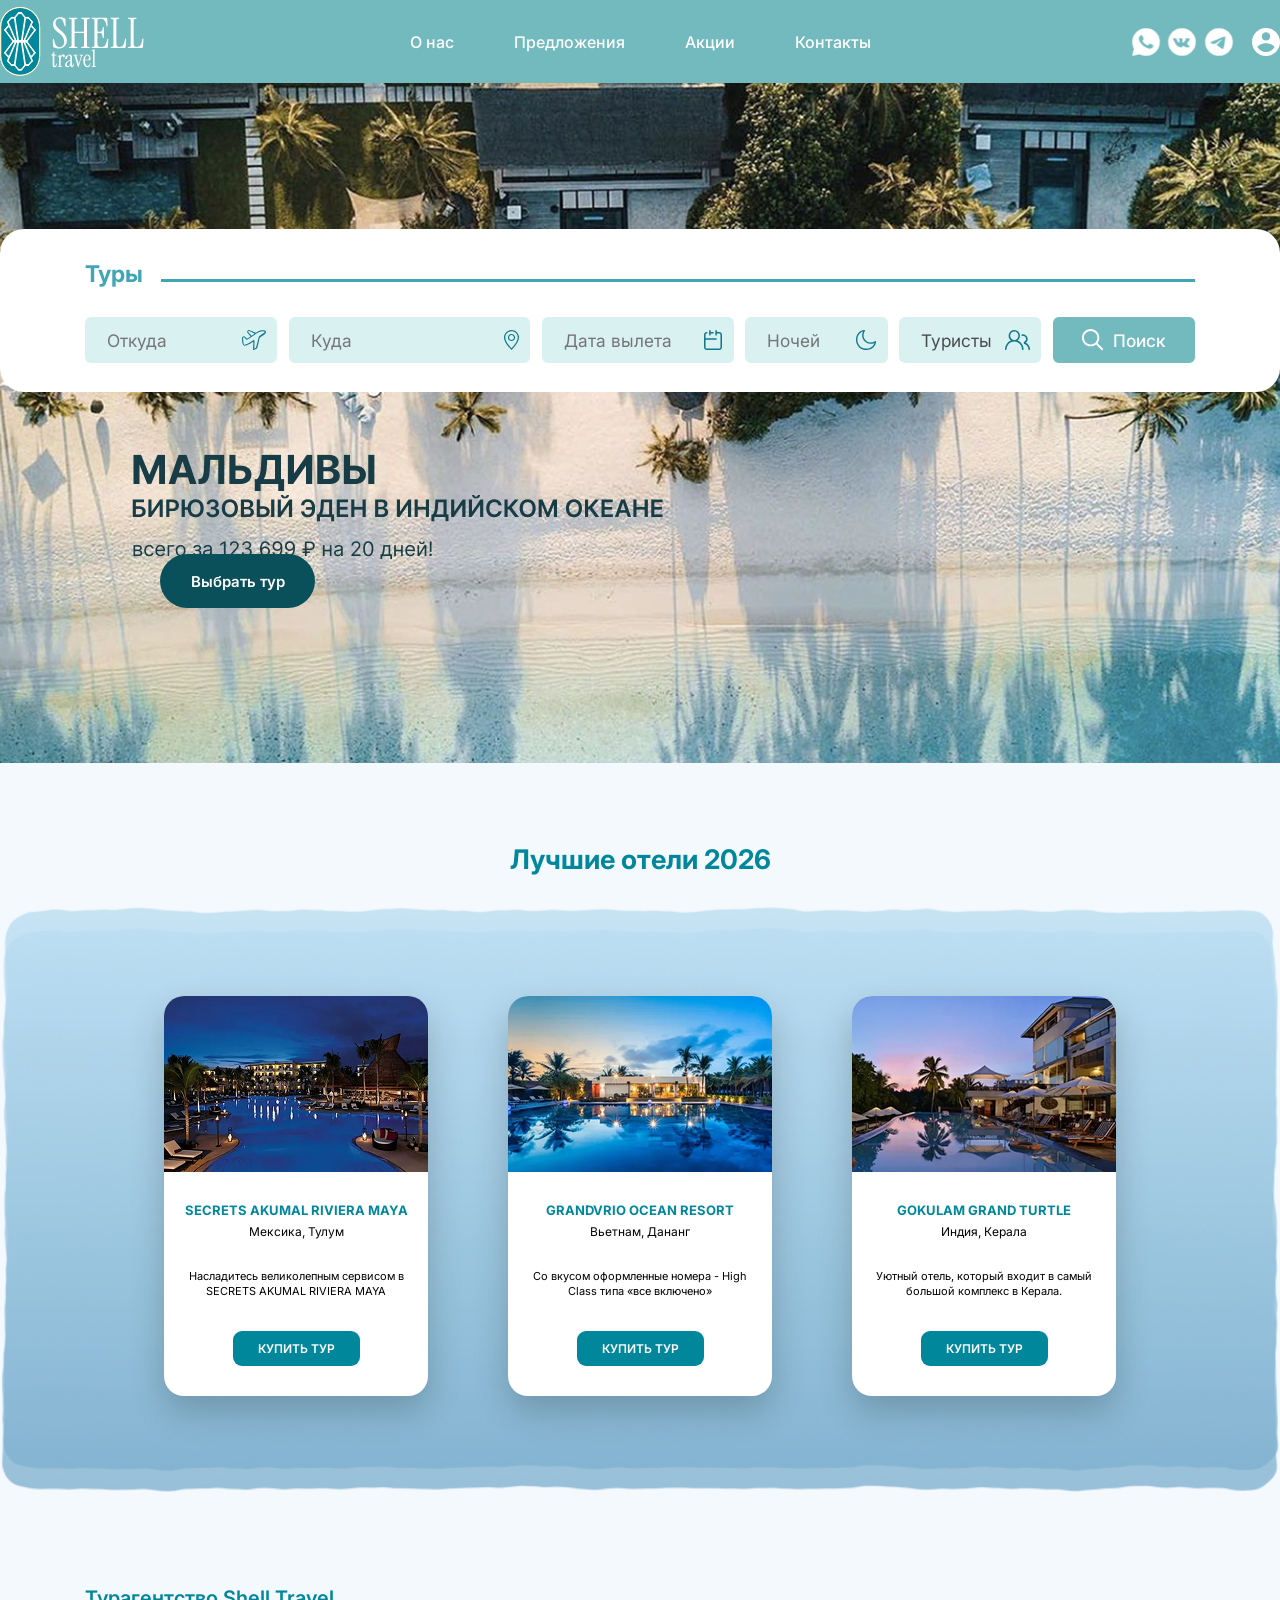
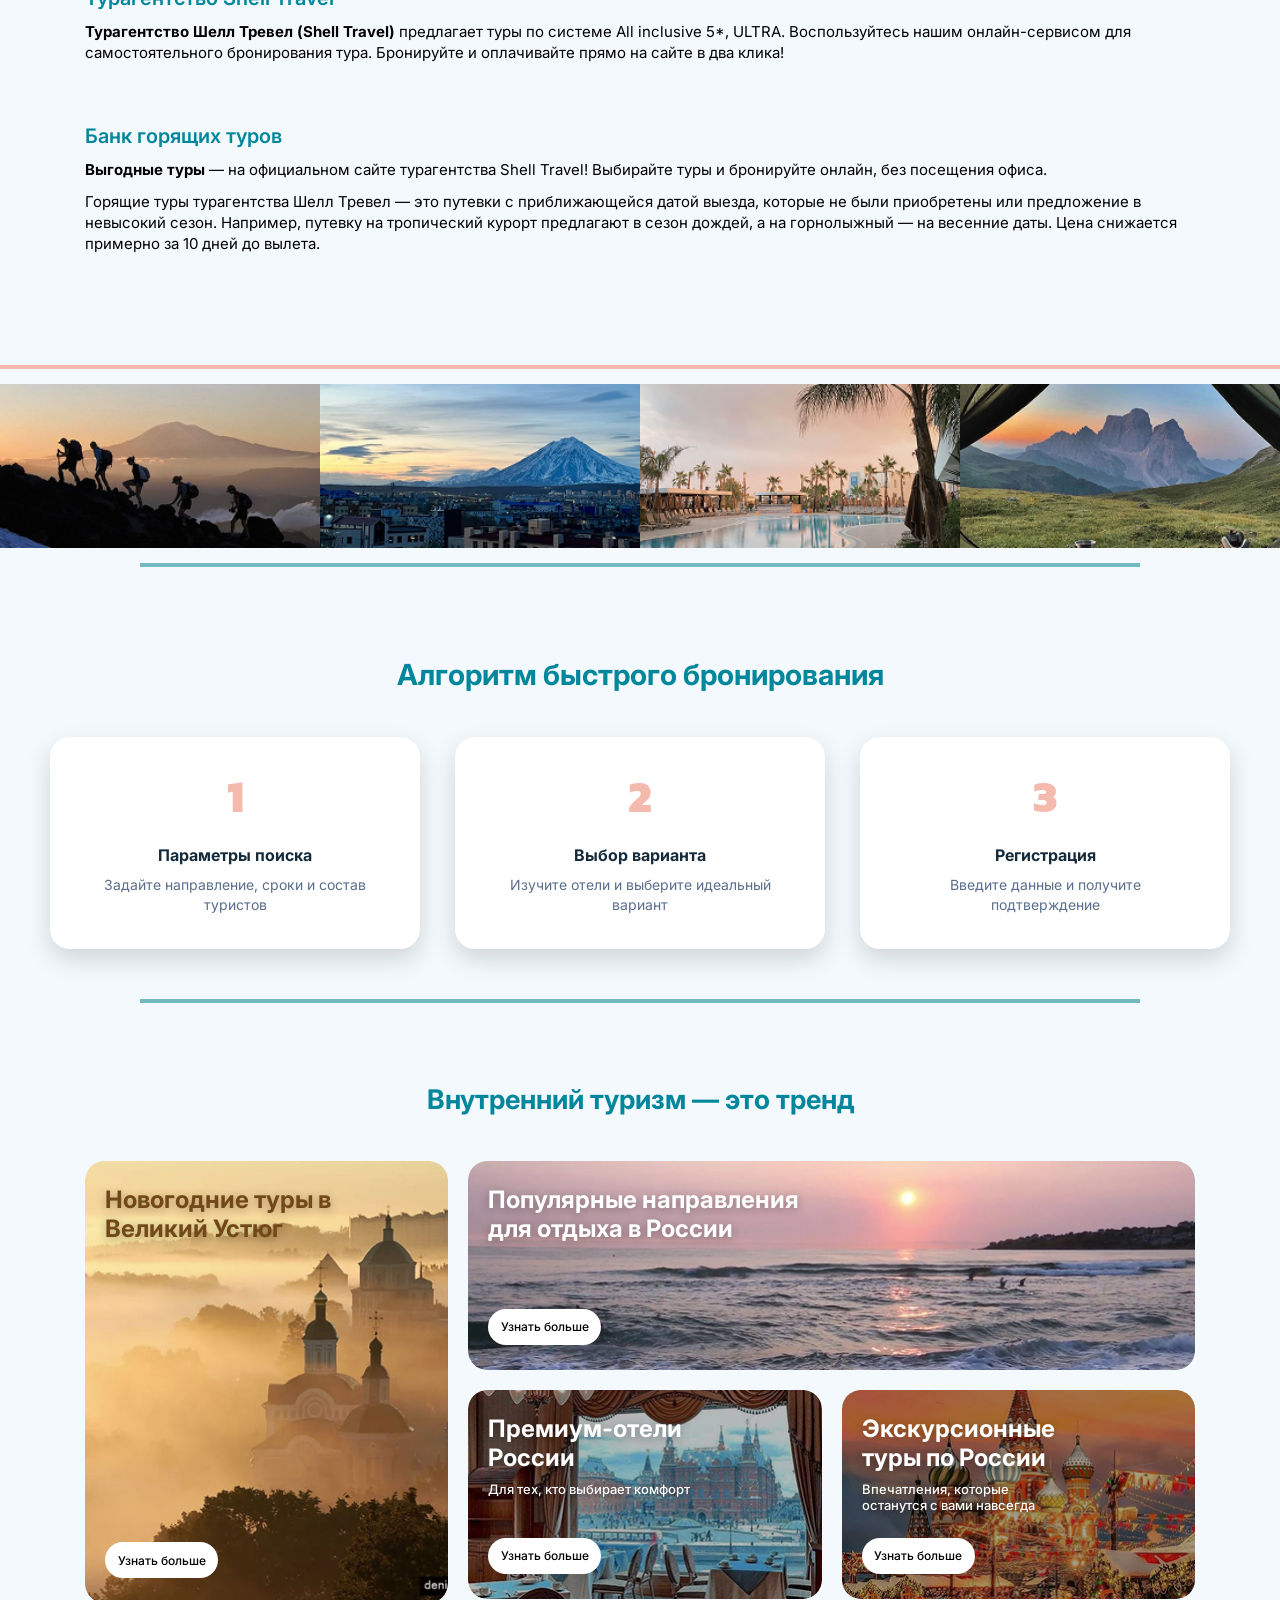
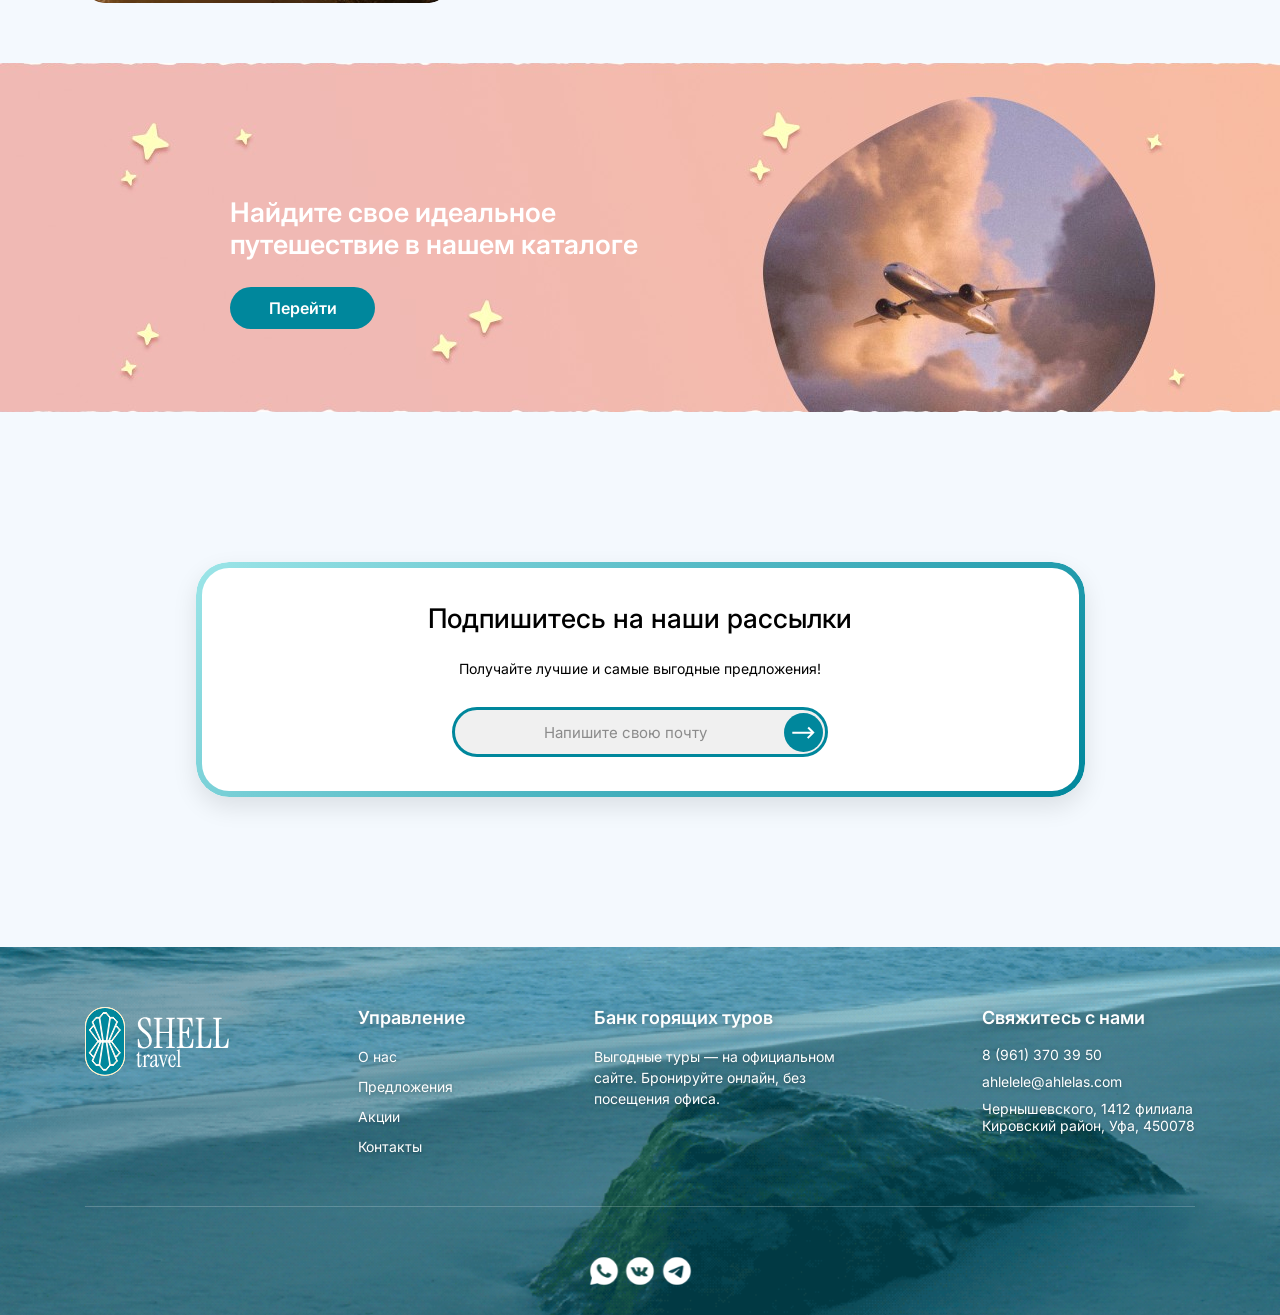
==== HTML/index.html @ d0f59f37 "Initial commit" ====
<!DOCTYPE html>
<html lang="ru">
<head>
    <meta charset="UTF-8">
    <meta name="viewport" content="width=device-width, initial-scale=1.0, user-scalable=yes">
    <title>Shell Travel | Туры онлайн</title>
    <link rel="stylesheet" href="../CSS/style.css">
</head>
<body>

<!-- ШАПКА -->
<header class="header">
    <div class="header-flex">
        <div class="logo">
            <img src="../mediya/logo.svg" alt="Shell Travel" class="logo-img">
        </div>
        <div class="nav">
    <a href="#">О нас</a>
    <a href="#">Предложения</a>
    <a href="#">Акции</a>
    <a href="#">Контакты</a>
</div>
        <div class="header-right">
            <img src="../mediya/social-icons.svg" alt="Соцсети" class="social-icons">
            <img src="../mediya/user-icon.svg" alt="Профиль" class="user-icon">
        </div>
    </div>
</header>

<main class="main-container">
<!-- БАННЕР НА ВСЮ ШИРИНУ -->
<div class="banner">
    <div class="search-window">
        <div class="search-header">
            <span class="search-title">Туры</span>
            <div class="search-underline"></div>
        </div>
        
        <div class="search-fields">
            <!-- Откуда -->
            <div class="input-wrapper input-from" id="from-wrapper">
                <input type="text" placeholder="Откуда" id="from-input" readonly>
                <img src="../mediya/icon-from.svg" alt="" class="input-icon">
                <div class="dropdown" id="from-dropdown">
                    <ul class="city-list">
                        <li data-city="Москва">Москва</li>
                        <li data-city="Санкт-Петербург">Санкт-Петербург</li>
                        <li data-city="Уфа">Уфа</li>
                        <li data-city="Казань">Казань</li>
                        <li data-city="Новосибирск">Новосибирск</li>
                    </ul>
                </div>
            </div>

            <!-- Куда -->
            <div class="input-wrapper input-to" id="to-wrapper">
                <input type="text" placeholder="Куда" id="to-input" readonly>
                <img src="../mediya/icon-to.svg" alt="" class="input-icon">
                <div class="dropdown" id="to-dropdown">
                    <ul class="country-list">
                        <li data-country="Турция, Стамбул">Турция, Стамбул</li>
                        <li data-country="Египет, Каир">Египет, Каир</li>
                        <li data-country="ОАЭ, Дубай">ОАЭ, Дубай</li>
                        <li data-country="Таиланд, Бангкок">Таиланд, Бангкок</li>
                        <li data-country="Мальдивы, Мале">Мальдивы, Мале</li>
                    </ul>
                </div>
            </div>

            <!-- Дата вылета -->
            <div class="input-wrapper input-date" id="date-wrapper">
                <input type="text" placeholder="Дата вылета" id="date-input" readonly>
                <img src="../mediya/icon-date.svg" alt="" class="input-icon">
                <div class="dropdown" id="date-dropdown">
                    <div class="calendar" id="calendar"></div>
                </div>
            </div>

            <!-- Ночей -->
            <div class="input-wrapper input-nights" id="nights-wrapper">
                <input type="text" placeholder="Ночей" id="nights-input" readonly>
                <img src="../mediya/icon-nights.svg" alt="" class="input-icon">
                <div class="dropdown" id="nights-dropdown">
                    <div class="nights-grid" id="nights-grid"></div>
                </div>
            </div>

            <!-- Туристы -->
            <div class="input-wrapper input-tourists" id="tourists-wrapper">
                <input type="text" placeholder="Туристы" id="tourists-input" readonly value="Туристы">
                <img src="../mediya/icon-tourists.svg" alt="" class="input-icon">
                <div class="dropdown" id="tourists-dropdown">
                    <div class="passenger-control">
                        <span class="passenger-type">Взрослые</span>
                        <div class="counter">
                            <button id="adults-minus">-</button>
                            <span id="adults-count">2</span>
                            <button id="adults-plus">+</button>
                        </div>
                    </div>
                    <div class="passenger-control">
                        <span class="passenger-type">Дети</span>
                        <div class="counter">
                            <button id="children-minus">-</button>
                            <span id="children-count">0</span>
                            <button id="children-plus">+</button>
                        </div>
                    </div>
                </div>
            </div>

            <button class="search-button-custom" id="search-btn">
                <img src="../mediya/icon-search.svg" alt="">
                <span>Поиск</span>
            </button>
        </div>
    </div>
    
    <button class="select-tour-btn">Выбрать тур</button>
</div>

    <!-- ЛУЧШИЕ ОТЕЛИ 2026 -->
    <div class="hotels-section">
        <div class="hotels-bg"></div>
        <div class="container">
            <h2 class="hotels-title">Лучшие отели 2026</h2>
            <div class="hotels-content">
                <div class="hotels-cards">
                    <div class="hotel-card">
                        <img src="../mediya/hotel1.jpg" alt="SECRETS AKUMAL" class="hotel-card-img">
                        <div class="hotel-card-header">
                            <h3>SECRETS AKUMAL RIVIERA MAYA</h3>
                            <p>Мексика, Тулум</p>
                        </div>
                        <div class="hotel-card-footer">
                            <span class="hotel-desc">Насладитесь великолепным сервисом в SECRETS AKUMAL RIVIERA MAYA</span>
                            <button class="hotel-btn">КУПИТЬ ТУР</button>
                        </div>
                    </div>
                    
                    <div class="hotel-card">
                        <img src="../mediya/hotel2.jpg" alt="GRANDVRIO OCEAN RESORT" class="hotel-card-img">
                        <div class="hotel-card-header">
                            <h3>GRANDVRIO OCEAN RESORT</h3>
                            <p>Вьетнам, Дананг</p>
                        </div>
                        <div class="hotel-card-footer">
                            <span class="hotel-desc">Со вкусом оформленные номера - High Class типа «все включено»</span>
                            <button class="hotel-btn">КУПИТЬ ТУР</button>
                        </div>
                    </div>
                    
                    <div class="hotel-card">
                        <img src="../mediya/hotel3.jpg" alt="GOKULAM GRAND TURTLE" class="hotel-card-img">
                        <div class="hotel-card-header">
                            <h3>GOKULAM GRAND TURTLE</h3>
                            <p>Индия, Керала</p>
                        </div>
                        <div class="hotel-card-footer">
                            <span class="hotel-desc">Уютный отель, который входит в самый большой комплекс в Керала.</span>
                            <button class="hotel-btn">КУПИТЬ ТУР</button>
                        </div>
                    </div>
                </div>
            </div>
        </div>
    </div>

    <!-- ИНФОРМАЦИЯ О КОМПАНИИ -->
    <div class="container" id="about">
        <div class="info-section">
            <div class="info-block">
                <h3 class="info-title">Турагентство Shell Travel</h3>
                <p class="info-text">
                    <span class="info-bold">Турагентство Шелл Тревел (Shell Travel)</span> предлагает туры по системе All inclusive 5*, ULTRA. Воспользуйтесь нашим онлайн-сервисом для самостоятельного бронирования тура. Бронируйте и оплачивайте прямо на сайте в два клика!
                </p>
            </div>

            <div class="info-block">
                <h3 class="info-title">Банк горящих туров</h3>
                <p class="info-text">
                    <span class="info-bold">Выгодные туры</span> — на официальном сайте турагентства Shell Travel! Выбирайте туры и бронируйте онлайн, без посещения офиса.
                </p>
                <p class="info-text">
                    Горящие туры турагентства Шелл Тревел — это путевки с приближающейся датой выезда, которые не были приобретены или предложение в невысокий сезон. Например, путевку на тропический курорт предлагают в сезон дождей, а на горнолыжный — на весенние даты. Цена снижается примерно за 10 дней до вылета.
                </p>
            </div>
        </div>
    </div>

    <!-- ВИЗУАЛЬНАЯ ИЗЮМИНКА -->
    <div class="decor-section">
        <div class="decor-line line-top"></div>
        <div class="decor-images">
            <img src="../mediya/decor1.jpg" alt="" class="decor-img">
            <img src="../mediya/decor2.jpg" alt="" class="decor-img">
            <img src="../mediya/decor3.jpg" alt="" class="decor-img">
            <img src="../mediya/decor4.jpg" alt="" class="decor-img">
        </div>
        <div class="decor-line line-bottom"></div>
    </div>

    <!-- АЛГОРИТМ БЫСТРОГО БРОНИРОВАНИЯ -->
    <div class="algorithm-section">
        <h2 class="algorithm-title">Алгоритм быстрого бронирования</h2>
        <div class="algorithm-steps">
            <div class="step-card">
                <div class="step-number">1</div>
                <h3 class="step-title">Параметры поиска</h3>
                <p class="step-desc">Задайте направление, сроки и состав <br> туристов</p>
            </div>
            <div class="step-card">
                <div class="step-number">2</div>
                <h3 class="step-title">Выбор варианта</h3>
                <p class="step-desc">Изучите отели и выберите идеальный <br> вариант</p>
            </div>
            <div class="step-card">
                <div class="step-number">3</div>
                <h3 class="step-title">Регистрация</h3>
                <p class="step-desc">Введите данные и получите <br> подтверждение</p>
            </div>
        </div>
        <div class="algorithm-line"></div>
    </div>

    <!-- ВНУТРЕННИЙ ТУРИЗМ -->
    <div class="container" id="offers">
        <div class="domestic-section">
            <h2 class="domestic-title">Внутренний туризм — это тренд</h2>
            <div class="domestic-grid">
                <div class="domestic-card card-large">
                    <img src="../mediya/domestic1.jpg" alt="Новогодние туры" class="domestic-img">
                    <div class="domestic-content">
                        <h3 class="domestic-heading dark">Новогодние туры в Великий Устюг</h3>
                        <button class="domestic-btn">Узнать больше</button>
                    </div>
                </div>
                
                <div class="domestic-right">
                    <div class="domestic-card card-wide">
                        <img src="../mediya/domestic2.jpg" alt="Популярные направления" class="domestic-img">
                        <div class="domestic-content">
                            <h3 class="domestic-heading white">Популярные направления<br>для отдыха в России</h3>
                            <button class="domestic-btn">Узнать больше</button>
                        </div>
                    </div>
                    
                    <div class="domestic-row">
                        <div class="domestic-card card-medium">
                            <img src="../mediya/domestic3.jpg" alt="Премиум-отели" class="domestic-img">
                            <div class="domestic-content">
                                <h3 class="domestic-heading white">Премиум-отели<br>России</h3>
                                <p class="domestic-subtext white">Для тех, кто выбирает комфорт</p>
                                <button class="domestic-btn">Узнать больше</button>
                            </div>
                        </div>
                        
                        <div class="domestic-card card-medium">
                            <img src="../mediya/domestic4.jpg" alt="Экскурсионные туры" class="domestic-img">
                            <div class="domestic-content">
                                <h3 class="domestic-heading white">Экскурсионные<br>туры по России</h3>
                                <p class="domestic-subtext white">Впечатления, которые<br>останутся с вами навсегда</p>
                                <button class="domestic-btn">Узнать больше</button>
                            </div>
                        </div>
                    </div>
                </div>
            </div>
        </div>
    </div>

    <!-- КАТАЛОГ БАННЕР -->
    <div class="catalog-banner">
        <div class="catalog-content">
            <h2 class="catalog-banner-title">Найдите свое идеальное<br>путешествие в нашем каталоге</h2>
            <button class="catalog-banner-btn">Перейти</button>
        </div>
    </div>

    <!-- ПОДПИСКА -->
    <div class="subscribe-banner" id="promotions">
        <div class="subscribe-content">
            <h3 class="subscribe-title">Подпишитесь на наши рассылки</h3>
            <p class="subscribe-subtitle">Получайте лучшие и самые выгодные предложения!</p>
            <div class="subscribe-form">
                <input type="email" placeholder="Напишите свою почту" class="subscribe-input">
                <button class="subscribe-btn">
                    <img src="../mediya/arrow-icon.svg" alt="→">
                </button>
            </div>
        </div>
    </div>
</main>

<!-- ПОДВАЛ -->
<footer class="footer" id="contacts">
    <img src="../mediya/footer-bg.gif" alt="Фон" class="footer-bg">
    <div class="footer-overlay"></div>
    <div class="footer-content">
        <div class="container">
            <div class="footer-top">
                <div class="footer-brand">
                    <img src="../mediya/logo.svg" alt="Shell Travel" class="footer-logo">
                </div>
                <div class="footer-nav">
                    <h4>Управление</h4>
                    <ul>
                        <li><a href="#" data-link="about">О нас</a></li>
                        <li><a href="#" data-link="offers">Предложения</a></li>
                        <li><a href="#" data-link="promotions">Акции</a></li>
                        <li><a href="#" data-link="contacts">Контакты</a></li>
                    </ul>
                </div>
                <div class="footer-hot">
                    <h4>Банк горящих туров</h4>
                    <p>Выгодные туры — на официальном сайте. Бронируйте онлайн, без посещения офиса.</p>
                </div>
                <div class="footer-contacts">
                    <h4>Свяжитесь с нами</h4>
                    <p>8 (961) 370 39 50</p>
                    <p>ahlelele@ahlelas.com</p>
                    <p>Чернышевского, 1412 филиала <br> Кировский район, Уфа, 450078</p>
                </div>
            </div>
            <div class="footer-bottom">
                <div class="footer-social">
                    <a href="#"><img src="../mediya/social-icons.svg" alt="Соцсети"></a>
                </div>
            </div>
        </div>
    </div>
</footer>
<script src="../JS/slider.js"></script>
<script src="../JS/script.js"></script>
<script src="../JS/auth.js"></script>
</body>
</html>
---- CSS/style.css ----
@import url('https://fonts.googleapis.com/css2?family=Inter:opsz,wght@14..32,300;14..32,400;14..32,500;14..32,600;14..32,700;14..32,800&display=swap');
@import url('https://fonts.googleapis.com/css2?family=Kanit:wght@800&display=swap');

* {
    margin: 0;
    padding: 0;
    box-sizing: border-box;
    font-family: 'Inter', system-ui, -apple-system, sans-serif;
}

html, body {
    margin: 0;
    padding: 0;
    overflow-x: hidden;
}

body {
    background: #f4f9fe;
    color: #152b3c;
}

main {
    padding-top: 83px;
}

/* КОНТЕЙНЕР */
.container {
    max-width: 1280px;
    margin: 0 auto;
    padding: 0 85px;
}

/* ШАПКА */
.header {
    background: #72BABE;
    position: fixed;
    top: 0;
    left: 0;
    width: 100%;
    z-index: 100;
    height: 83px;
    display: flex;
    align-items: center;
}

.header-flex {
    display: flex;
    justify-content: space-between;
    align-items: center;
    position: relative;
    width: 100%;
    max-width: 1280px;
    margin: 0 auto;
}

.logo-img {
    width: 145px;
    height: 68.75px;
    display: block;
}

.nav {
    display: flex;
    gap: 60px;
    align-items: center;
    position: absolute;
    left: 50%;
    transform: translateX(-50%);
}

.nav a {
    text-decoration: none;
    font-size: 16px;
    font-weight: 500;
    color: white;
    white-space: nowrap;
}

.header-right {
    display: flex;
    align-items: center;
    gap: 18px;
}

.social-icons {
    width: 103px;
    height: 28px;
    display: block;
}

.user-icon {
    width: 28px;
    height: 28px;
    display: block;
}

/* БАННЕР */
.banner {
    position: relative;
    width: 100vw;
    margin-left: calc(-50vw + 50%);
}

.banner-image {
    width: 100%;
    display: block;
}

.search-window {
    position: absolute;
    top: 146px;
    left: 50%;
    transform: translateX(-50%);
    width: 1280px;
    background: white;
    border-radius: 24px;
    padding: 31px 85px 29px 85px;
    box-sizing: border-box;
}

.search-header {
    display: flex;
    align-items: baseline;
    margin-bottom: 29px;
}

.search-title {
    font-size: 23px;
    font-weight: bold;
    color: #40A5B5;
}

.search-underline {
    width: 100%;
    height: 3.5px;
    background: #40A5B5;
    margin-left: 18px;
}

.search-fields {
    display: flex;
    gap: 11.5px;
    justify-content: space-between;
}

.input-wrapper {
    position: relative;
    background: #DAF1F2;
    border-radius: 5.8px;
    height: 46px;
}

.input-wrapper input {
    width: 100%;
    height: 100%;
    border: none;
    background: transparent;
    padding-left: 22px;
    padding-right: 40px;
    font-size: 17.3px;
    color: #4B4B4B;
    outline: none;
}

.input-icon {
    position: absolute;
    right: 11.5px;
    top: 50%;
    transform: translateY(-50%);
}

.input-from { width: calc(20% - 8px); min-width: 162px; }
.input-to { width: calc(25% - 8px); min-width: 208px; }
.input-date { width: calc(20% - 8px); min-width: 173px; }
.input-nights { width: calc(15% - 8px); min-width: 138px; }
.input-tourists { width: calc(15% - 8px); min-width: 138px; }

.search-button-custom {
    width: calc(15% - 8px);
    min-width: 127px;
    height: 46px;
    background: #72BABE;
    border: none;
    border-radius: 5.8px;
    display: flex;
    align-items: center;
    justify-content: center;
    gap: 9px;
    cursor: pointer;
}

.search-button-custom span {
    font-size: 17.3px;
    font-weight: 500;
    color: white;
}

.search-button-custom img {
    width: 22.2px;
    height: 22.3px;
}

.select-tour-btn {
    position: absolute;
    bottom: 200px;
    left: 160px;
    width: 155px;
    height: 54px;
    background: #173C45;
    border: none;
    border-radius: 60px;
    color: white;
    font-size: 15px;
    font-weight: 600;
    cursor: pointer;
}

/* ЛУЧШИЕ ОТЕЛИ 2025 */
.hotels-section {
    position: relative;
    margin-top: 130px;
}

.hotels-bg {
    position: absolute;
    top: 0;
    left: 0;
    width: 100%;
    height: 100%;
    background-image: url('../mediya/hotels-bg.jpg');
    background-size: contain;
    background-repeat: no-repeat;
    background-position: center;
    z-index: 0;
    margin-top: 50px;
}

.hotels-title {
    position: relative;
    z-index: 2;
    font-size: 27px;
    font-weight: bold;
    color: #00879C;
    text-align: center;
    margin-bottom: 35px;
    margin-top: -50px;
}

.hotels-content {
    position: relative;
    z-index: 1;
    padding: 35px 0 60px;
}

.hotels-cards {
    display: flex;
    flex-wrap: wrap;
    justify-content: center;
    gap: 80px;
    margin-top: 50px;  /* ← ДОБАВЬТЕ ЭТО И МЕНЯЙТЕ ЦИФРУ */
}

.hotel-card {
    width: 264px;
    min-height: 400px;
    background: white;
    border-radius: 20px;
    overflow: hidden;
    text-align: center;
    display: flex;
    flex-direction: column;
    box-shadow: 0 15px 35px rgba(0, 0, 0, 0.2);  /* ← ДОБАВЬТЕ ЭТУ СТРОКУ */
    transition: transform 0.3s ease, box-shadow 0.3s ease;
}

.hotel-card-img {
    width: 100%;
    height: auto;
    display: block;
}

.hotel-card-header {
    padding: 30px 12px 0 12px;
}

.hotel-card h3 {
    font-size: 13px;
    font-weight: bold;
    color: #00879C;
    margin: 0 0 5px 0;
}

.hotel-card p {
    font-size: 12px;
    color: #000000;
    margin: 0;
    margin-top: 6px;
}

.hotel-card-footer {
    padding: 0 12px 20px 12px;
    margin-top: 0;
    display: flex;
    flex-direction: column;
    flex: 1;
}

.hotel-desc {
    font-size: 11px;
    color: #000000;
    display: block;
    margin: 30px 0 15px 0;
    line-height: 1.4;
}

.hotel-btn {
    background: #00879C;
    border: none;
    border-radius: 9px;
    padding: 10px 0;
    color: white;
    font-size: 12px;
    font-weight: 600;
    cursor: pointer;
    width: 127px;
    height: 35px;
    margin: auto auto 10px auto;
    display: flex;
    align-items: center;
    justify-content: center;
}

/* ИНФОРМАЦИЯ О КОМПАНИИ */
.info-section {
    display: flex;
    flex-direction: column;
    gap: 30px;
    margin: 130px 0 50px 0;
}

.info-block {
    width: 100%;
}

.info-block:last-child {
    margin-top: 20px;
}

.info-title {
    font-size: 20px;
    font-weight: 600;
    color: #00879C;
    margin-bottom: 11px;
}

.info-text {
    font-size: 15px;
    color: #000000;
    line-height: 1.4;
    margin-bottom: 11px;
    max-width: 100%;
}

.info-bold {
    font-weight: bold;
}

/* ВИЗУАЛЬНАЯ ИЗЮМИНКА */
.decor-section {
    margin: 100px 0 50px 0;
    display: flex;
    flex-direction: column;
    align-items: center;
    gap: 15px;
}

.decor-line {
    height: 4px;
}

.line-top {
    width: 1424px;
    background: #F3BAAD;
}

.line-bottom {
    width: 1000px;
    background: #72BABE;
}

.decor-images {
    display: flex;
    width: 100%;
    max-width: 1280px;
    margin: 0 auto;
    gap: 0;
}

.decor-img {
    width: calc(100% / 4);
    height: auto;
    display: block;
    object-fit: cover;
    border-radius: 0;
}

/* АЛГОРИТМ БЫСТРОГО БРОНИРОВАНИЯ */
.algorithm-section {
    margin: 90px 0 50px 0;
}

.algorithm-title {
    font-size: 29px;
    font-weight: bold;
    color: #00879C;
    text-align: center;
    margin-bottom: 45px;
}

.algorithm-steps {
    display: flex;
    flex-wrap: wrap;
    justify-content: center;
    gap: 35px;
}

.step-card {
    width: 370px;
    background: white;
    border-radius: 20px;
    text-align: center;
    box-shadow: 0 10px 25px rgba(0, 0, 0, 0.15);
    padding: 25px 20px 35px 20px;
}

.step-number {
    font-family: 'Kanit', sans-serif;
    font-size: 45px;
    font-weight: 800;
    color: #F3BAAD;
    margin-bottom: 15px;
}

.step-title {
    font-size: 16px;
    font-weight: bold;
    color: #152b3c;
    margin-bottom: 10px;
}

.step-desc {
    font-size: 14px;
    color: #5b6e8c;
    line-height: 1.4;
}

.algorithm-line {
    width: 1000px;
    height: 4px;
    background: #72BABE;
    margin: 50px auto 0 auto;
}

/* ВНУТРЕННИЙ ТУРИЗМ */
.domestic-section {
    margin: 80px 0 60px;
    width: 100%;
}

.domestic-title {
    font-size: 27px;
    font-weight: bold;
    color: #00879C;
    text-align: center;
    margin-bottom: 45px;
}

.domestic-grid {
    display: flex;
    gap: 20px;
    width: 100%;
}

.card-large {
    flex: 1;
    min-width: 0;
    position: relative;
    border-radius: 19px;
    overflow: hidden;
    aspect-ratio: 359 / 437;
}

.card-large .domestic-img {
    width: 100%;
    height: 100%;
    object-fit: cover;
}

.domestic-right {
    flex: 2;
    min-width: 0;
    display: flex;
    flex-direction: column;
    gap: 20px;
}

.card-wide {
    width: 100%;
    position: relative;
    border-radius: 19px;
    overflow: hidden;
    aspect-ratio: 731 / 210;
}

.card-wide .domestic-img {
    width: 100%;
    height: 100%;
    object-fit: cover;
}

.domestic-row {
    display: flex;
    gap: 20px;
    width: 100%;
}

.card-medium {
    flex: 1;
    min-width: 0;
    position: relative;
    border-radius: 19px;
    overflow: hidden;
    aspect-ratio: 355 / 210;
}

.card-medium .domestic-img {
    width: 100%;
    height: 100%;
    object-fit: cover;
}

.domestic-content {
    position: absolute;
    top: 0;
    left: 0;
    right: 0;
    bottom: 0;
    display: flex;
    flex-direction: column;
    justify-content: space-between;
    padding: 25px 20px;
}

.domestic-heading {
    font-size: 24px;
    font-weight: bold;
    line-height: 1.2;
    margin: 0;
    text-shadow: 0 2px 10px rgba(0, 0, 0, 0.3);
}

.domestic-heading.dark {
    color: #724817;
}

.domestic-heading.white {
    color: white;
}

.domestic-subtext {
    font-size: 13px;
    font-weight: 500;
    margin: 8px 0 0 0;
    text-shadow: 0 1px 5px rgba(0, 0, 0, 0.3);
}

.domestic-subtext.white {
    color: white;
}

.domestic-btn {
    width: 113px;
    height: 36px;
    background: white;
    border: none;
    border-radius: 18px;
    font-size: 12px;
    font-weight: 500;
    color: black;
    cursor: pointer;
    margin-top: auto;
    align-self: flex-start;
}

/* КАТАЛОГ */
.catalog-banner {
    background-image: url('../mediya/catalog-bg.jpg');
    background-size: cover;
    background-position: center;
    width: 100%;
    height: auto;
    aspect-ratio: 1280 / 349;
    display: flex;
    align-items: center;
}

.catalog-content {
    padding-left: 230px;
    margin-top: 50px;
}

.catalog-banner-title {
    font-size: 27px;
    font-weight: 600;
    color: white;
    line-height: 1.2;
    margin-bottom: 25px;
    white-space: normal;
}

.catalog-banner-btn {
    width: 145px;
    height: 42px;
    background: #00879C;
    border: none;
    border-radius: 30px;
    font-size: 16px;
    font-weight: 600;
    color: white;
    cursor: pointer;
}

/* ПОДПИСКА */
.subscribe-banner {
    width: 889px;
    max-width: 100%;
    margin: 150px auto 150px auto;
    background: white;
    border-radius: 33px;
    position: relative;
    box-shadow: 0 10px 25px rgba(0, 0, 0, 0.1);
}

.subscribe-banner::before {
    content: '';
    position: absolute;
    top: 0;
    left: 0;
    right: 0;
    bottom: 0;
    border-radius: 33px;
    padding: 6px;
    background: linear-gradient(135deg, #9CE5E8, #00879C);
    mask: linear-gradient(#fff 0 0) content-box, linear-gradient(#fff 0 0);
    -webkit-mask: linear-gradient(#fff 0 0) content-box, linear-gradient(#fff 0 0);
    -webkit-mask-composite: xor;
    mask-composite: exclude;
    pointer-events: none;
}

.subscribe-content {
    padding: 40px 30px;
    text-align: center;
}

.subscribe-title {
    font-size: 27px;
    font-weight: 500;
    color: #000000;
    margin-bottom: 12px;
}

.subscribe-subtitle {
    font-size: 14px;
    font-weight: 400;
    color: #000000;
    margin-bottom: 30px;
    margin-top: 25px;
}

.subscribe-form {
    display: flex;
    justify-content: center;
    align-items: center;
    position: relative;
    max-width: 376px;
    margin: 0 auto;
}

.subscribe-input {
    width: 376px;
    height: 50px;
    padding: 0 50px 0 20px;
    background: #F0F0F0;
    border: 3px solid #00879C;
    border-radius: 50px;
    font-size: 15px;
    color: #8B8B8B;
    outline: none;
    text-align: center;
}

.subscribe-input::placeholder {
    color: #8B8B8B;
    font-size: 15px;
}

.subscribe-btn {
    position: absolute;
    right: 5px;
    width: 39px;
    height: 39px;
    background: transparent;
    border: none;
    cursor: pointer;
    display: flex;
    align-items: center;
    justify-content: center;
}

.subscribe-btn img {
    width: 39px;
    height: 39px;
}

/* ПОДВАЛ */
.footer {
    position: relative;
    width: 100vw;
    margin-left: calc(-50vw + 50%);
    min-height: auto;
    color: white;
    overflow: hidden;
}

.footer-bg {
    position: absolute;
    left: 0;
    width: 100%;
    object-fit: cover;
    object-position: center 30%;
    z-index: 0;
    margin-top: -420px;
}

.footer-overlay {
    position: absolute;
    top: 0;
    left: 0;
    width: 100%;
    height: 100%;
    background: rgba(0, 135, 156, 0.4);
    z-index: 1;
}

.footer-content {
    position: relative;
    z-index: 2;
    padding: 60px 0 30px;
}

.footer-top {
    display: flex;
    flex-wrap: wrap;
    justify-content: space-between;
    gap: 40px;
    margin-bottom: 50px;
    border-bottom: 1px solid rgba(255, 255, 255, 0.2);
    padding-bottom: 40px;
}

.footer-logo {
    width: 145px;
    height: auto;
    display: block;
}

.footer-nav h4,
.footer-hot h4,
.footer-contacts h4 {
    font-size: 18px;
    font-weight: 600;
    margin-bottom: 18px;
    text-shadow: 0 2px 8px rgba(0, 0, 0, 0.3);
}

.footer-nav ul {
    list-style: none;
    padding: 0;
    margin: 0;
}

.footer-nav li {
    margin-bottom: 10px;
}

.footer-nav a {
    color: white;
    text-decoration: none;
    font-size: 14px;
    transition: 0.2s;
    text-shadow: 0 1px 4px rgba(0, 0, 0, 0.3);
}

.footer-nav a:hover {
    text-decoration: underline;
}

.footer-hot p {
    font-size: 14px;
    line-height: 1.5;
    max-width: 260px;
    text-shadow: 0 1px 4px rgba(0, 0, 0, 0.3);
}

.footer-contacts p {
    font-size: 14px;
    margin-bottom: 10px;
    text-shadow: 0 1px 4px rgba(0, 0, 0, 0.3);
}

.footer-bottom {
    display: flex;
    justify-content: center;
    align-items: center;
}

.footer-social img {
    width: 103px;
    height: 28px;
    display: block;
}






/* ВСПЛЫВАЮЩИЕ ОКНА */
.input-wrapper {
    position: relative;
    cursor: pointer;
}

.dropdown {
    position: absolute;
    top: 55px;
    left: 0;
    width: 280px;
    background: white;
    border-radius: 16px;
    box-shadow: 0 15px 35px rgba(0, 0, 0, 0.2);
    z-index: 100;
    display: none;
    padding: 15px;
}

.dropdown.active {
    display: block;
}

.city-list, .country-list {
    list-style: none;
    padding: 0;
    margin: 0;
}

.city-list li, .country-list li {
    padding: 10px 12px;
    cursor: pointer;
    border-radius: 10px;
    font-size: 14px;
    color: #152b3c;
}

.city-list li:hover, .country-list li:hover {
    background: #DAF1F2;
    color: #00879C;
}

.calendar-header {
    display: flex;
    justify-content: space-between;
    align-items: center;
    margin-bottom: 15px;
    font-weight: 600;
    color: #00879C;
}

.calendar-header button {
    background: none;
    border: none;
    font-size: 18px;
    cursor: pointer;
    color: #00879C;
}

.calendar-weekdays {
    display: grid;
    grid-template-columns: repeat(7, 1fr);
    text-align: center;
    font-size: 12px;
    color: #5b6e8c;
    margin-bottom: 10px;
}

.calendar-days {
    display: grid;
    grid-template-columns: repeat(7, 1fr);
    gap: 5px;
}

.calendar-day {
    text-align: center;
    padding: 8px 0;
    border-radius: 8px;
    cursor: pointer;
    font-size: 13px;
}

.calendar-day:hover {
    background: #DAF1F2;
}

.calendar-day.selected {
    background: #00879C;
    color: white;
}

.nights-grid {
    display: grid;
    grid-template-columns: repeat(5, 1fr);
    gap: 10px;
}

.night-item {
    text-align: center;
    padding: 8px 0;
    border-radius: 10px;
    cursor: pointer;
    font-size: 14px;
}

.night-item:hover {
    background: #DAF1F2;
}

.night-item.selected {
    background: #00879C;
    color: white;
}

.passenger-control {
    display: flex;
    justify-content: space-between;
    align-items: center;
    margin-bottom: 15px;
}

.passenger-type {
    font-size: 14px;
    font-weight: 500;
    color: #152b3c;
}

.counter {
    display: flex;
    align-items: center;
    gap: 12px;
}

.counter button {
    width: 28px;
    height: 28px;
    background: #DAF1F2;
    border: none;
    border-radius: 8px;
    font-size: 18px;
    cursor: pointer;
    color: #00879C;
    font-weight: bold;
}

.counter span {
    font-size: 16px;
    font-weight: 500;
    min-width: 20px;
    text-align: center;
}











/* МОДАЛЬНОЕ ОКНО АВТОРИЗАЦИИ */
.auth-modal {
    position: fixed;
    top: 0;
    left: 0;
    width: 100%;
    height: 100%;
    background: rgba(0, 0, 0, 0.5);
    z-index: 1000;
    display: none;
    align-items: center;
    justify-content: center;
}

.auth-modal.active {
    display: flex;
}

.auth-modal-content {
    background: white;
    border-radius: 24px;
    width: 420px;
    max-width: 90%;
    padding: 32px;
    position: relative;
    box-shadow: 0 20px 40px rgba(0, 0, 0, 0.2);
}

.auth-close {
    position: absolute;
    top: 16px;
    right: 20px;
    font-size: 28px;
    cursor: pointer;
    background: none;
    border: none;
    color: #5b6e8c;
    transition: 0.2s;
}

.auth-close:hover {
    color: #00879C;
}

.auth-modal-content h3 {
    font-size: 24px;
    font-weight: 600;
    color: #00879C;
    text-align: center;
    margin-bottom: 24px;
}

.auth-tabs {
    display: flex;
    gap: 16px;
    margin-bottom: 24px;
    border-bottom: 1px solid #e2e8f0;
}

.auth-tab {
    background: none;
    border: none;
    padding: 10px 20px;
    font-size: 16px;
    font-weight: 500;
    color: #5b6e8c;
    cursor: pointer;
    transition: 0.2s;
    position: relative;
}

.auth-tab.active {
    color: #00879C;
}

.auth-tab.active::after {
    content: '';
    position: absolute;
    bottom: -1px;
    left: 0;
    width: 100%;
    height: 2px;
    background: #00879C;
}

.auth-panel {
    display: none;
}

.auth-panel.active {
    display: block;
}

.auth-input {
    width: 100%;
    padding: 14px 16px;
    margin-bottom: 16px;
    background: #F0F0F0;
    border: 2px solid #e2e8f0;
    border-radius: 12px;
    font-size: 15px;
    outline: none;
    transition: 0.2s;
    box-sizing: border-box;
}

.auth-input:focus {
    border-color: #00879C;
}

.auth-submit {
    width: 100%;
    padding: 14px;
    background: #00879C;
    border: none;
    border-radius: 30px;
    color: white;
    font-size: 16px;
    font-weight: 600;
    cursor: pointer;
    transition: 0.2s;
    margin-top: 8px;
}

.auth-submit:hover {
    background: #006b7c;
}

.auth-forgot {
    display: block;
    text-align: center;
    margin-top: 16px;
    color: #5b6e8c;
    text-decoration: none;
    font-size: 13px;
}

.auth-forgot:hover {
    color: #00879C;
}






.logo-img, .footer-logo {
    cursor: pointer;
}


/* СЛАЙДЕР БАННЕРА */
.banner {
    position: relative;
    width: 100vw;
    margin-left: calc(-50vw + 50%);
    overflow: hidden;
}

.banner-slider-container {
    position: relative;
    width: 100%;
    overflow: hidden;
}

.banner-slider-track {
    display: flex;
    transition: transform 0.5s ease;
    width: 100%;
}

.banner-slide {
    width: 100%;
    flex-shrink: 0;
    display: block;
}

.search-window {
    position: absolute;
    top: 146px;
    left: 50%;
    transform: translateX(-50%);
    width: 1280px;
    background: white;
    border-radius: 24px;
    padding: 31px 85px 29px 85px;
    box-sizing: border-box;
    z-index: 10;
}

.select-tour-btn {
    position: absolute;
    bottom: 155px;
    left: 160px;
    width: 155px;
    height: 54px;
    background: #0A505B;
    border: none;
    border-radius: 60px;
    color: white;
    font-size: 15px;
    font-weight: 600;
    cursor: pointer;
    z-index: 10;
    transition: background-color 0.3s ease, color 0.3s ease;
}
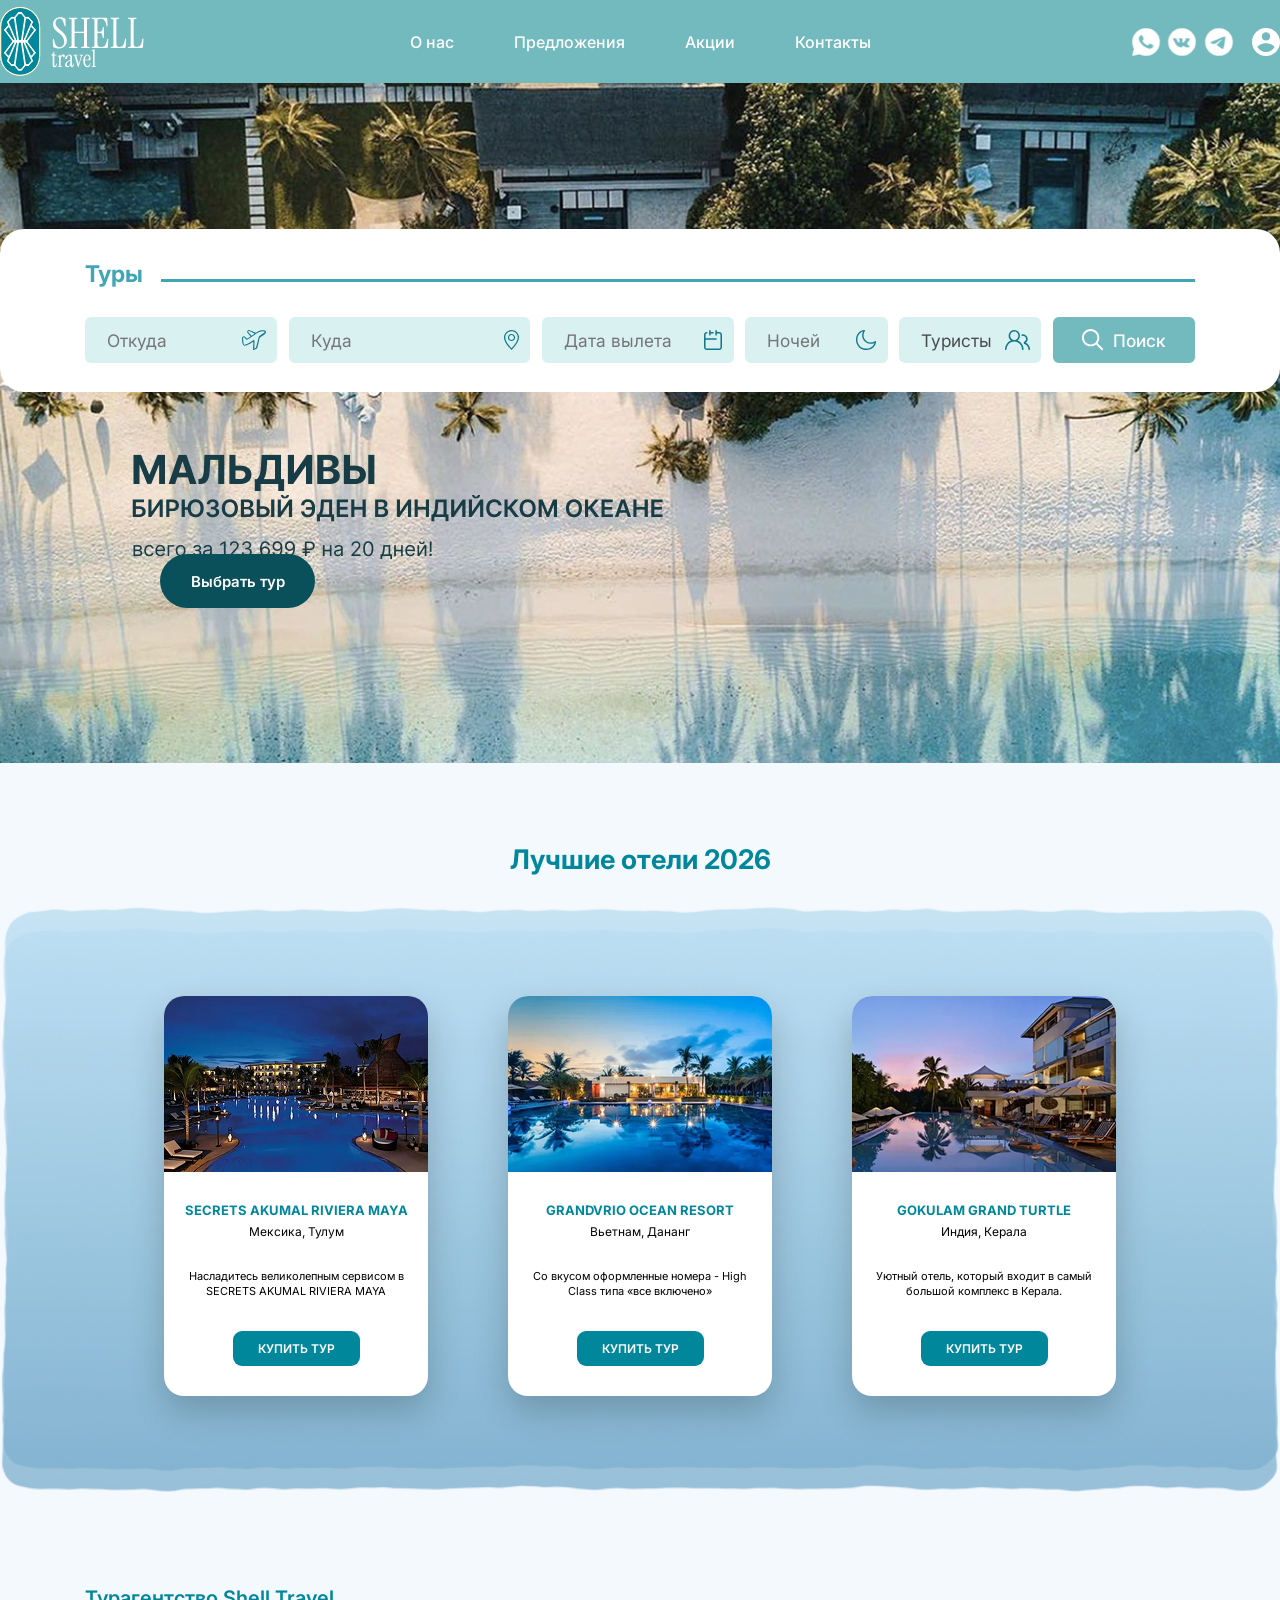
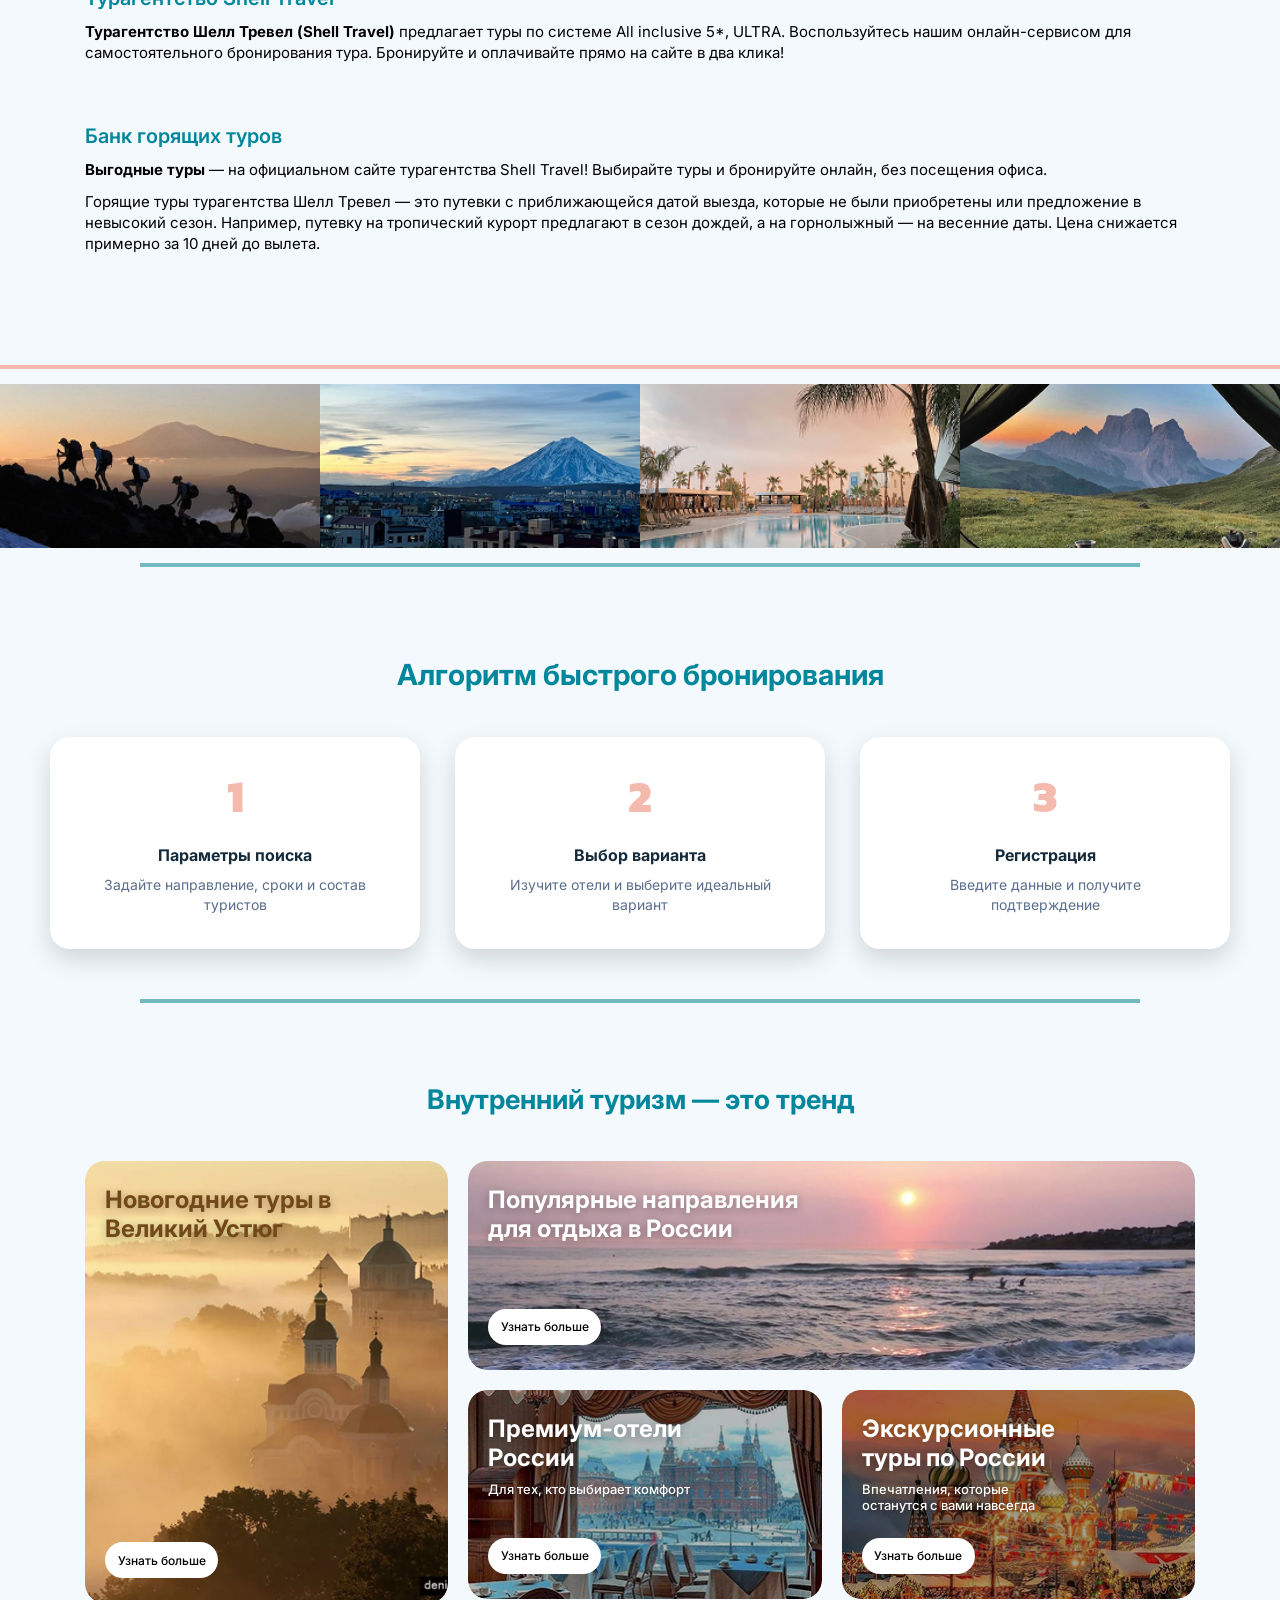
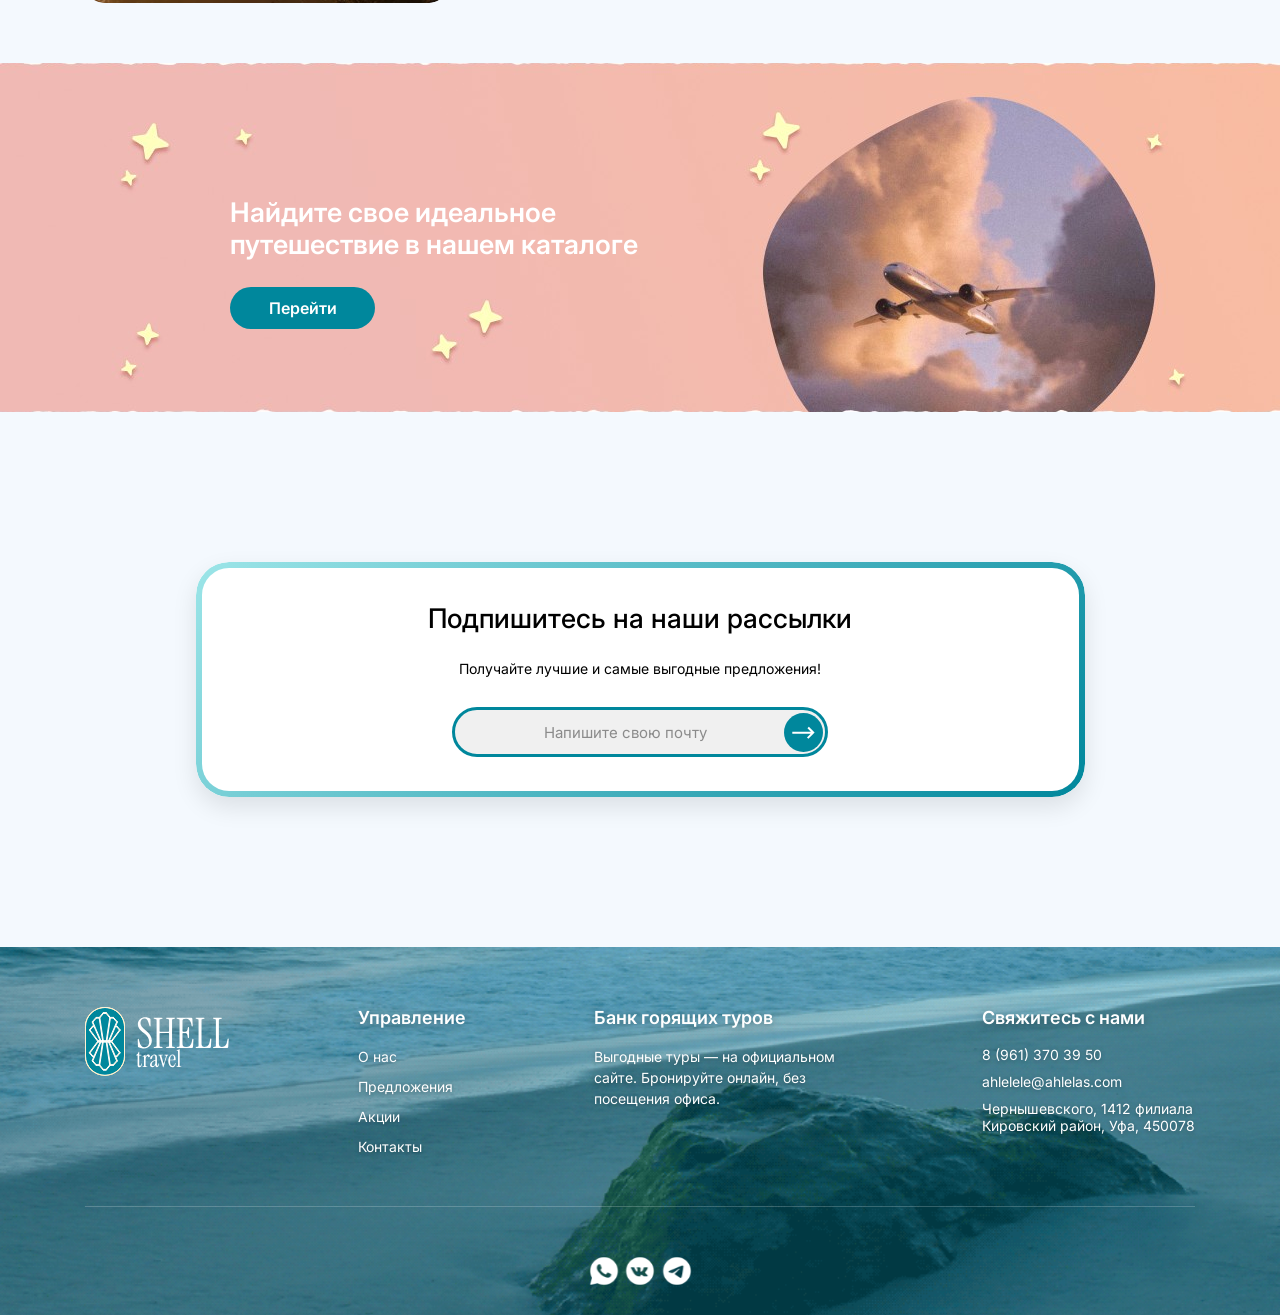
==== commit 564b2953: "renaming folders and files with images" ====
--- a/HTML/index.html
+++ b/HTML/index.html
@@ -12,7 +12,7 @@
 <header class="header">
     <div class="header-flex">
         <div class="logo">
-            <img src="../mediya/logo.svg" alt="Shell Travel" class="logo-img">
+            <img src="../images/logo.svg" alt="Shell Travel" class="logo-img">
         </div>
         <div class="nav">
     <a href="#">О нас</a>
@@ -21,8 +21,8 @@
     <a href="#">Контакты</a>
 </div>
         <div class="header-right">
-            <img src="../mediya/social-icons.svg" alt="Соцсети" class="social-icons">
-            <img src="../mediya/user-icon.svg" alt="Профиль" class="user-icon">
+            <img src="../images/social-icons.svg" alt="Соцсети" class="social-icons">
+            <img src="../images/user-icon.svg" alt="Профиль" class="user-icon">
         </div>
     </div>
 </header>
@@ -40,7 +40,7 @@
             <!-- Откуда -->
             <div class="input-wrapper input-from" id="from-wrapper">
                 <input type="text" placeholder="Откуда" id="from-input" readonly>
-                <img src="../mediya/icon-from.svg" alt="" class="input-icon">
+                <img src="../images/icon-from.svg" alt="" class="input-icon">
                 <div class="dropdown" id="from-dropdown">
                     <ul class="city-list">
                         <li data-city="Москва">Москва</li>
@@ -55,7 +55,7 @@
             <!-- Куда -->
             <div class="input-wrapper input-to" id="to-wrapper">
                 <input type="text" placeholder="Куда" id="to-input" readonly>
-                <img src="../mediya/icon-to.svg" alt="" class="input-icon">
+                <img src="../images/icon-to.svg" alt="" class="input-icon">
                 <div class="dropdown" id="to-dropdown">
                     <ul class="country-list">
                         <li data-country="Турция, Стамбул">Турция, Стамбул</li>
@@ -70,7 +70,7 @@
             <!-- Дата вылета -->
             <div class="input-wrapper input-date" id="date-wrapper">
                 <input type="text" placeholder="Дата вылета" id="date-input" readonly>
-                <img src="../mediya/icon-date.svg" alt="" class="input-icon">
+                <img src="../images/icon-date.svg" alt="" class="input-icon">
                 <div class="dropdown" id="date-dropdown">
                     <div class="calendar" id="calendar"></div>
                 </div>
@@ -79,7 +79,7 @@
             <!-- Ночей -->
             <div class="input-wrapper input-nights" id="nights-wrapper">
                 <input type="text" placeholder="Ночей" id="nights-input" readonly>
-                <img src="../mediya/icon-nights.svg" alt="" class="input-icon">
+                <img src="../images/icon-nights.svg" alt="" class="input-icon">
                 <div class="dropdown" id="nights-dropdown">
                     <div class="nights-grid" id="nights-grid"></div>
                 </div>
@@ -88,7 +88,7 @@
             <!-- Туристы -->
             <div class="input-wrapper input-tourists" id="tourists-wrapper">
                 <input type="text" placeholder="Туристы" id="tourists-input" readonly value="Туристы">
-                <img src="../mediya/icon-tourists.svg" alt="" class="input-icon">
+                <img src="../images/icon-tourists.svg" alt="" class="input-icon">
                 <div class="dropdown" id="tourists-dropdown">
                     <div class="passenger-control">
                         <span class="passenger-type">Взрослые</span>
@@ -110,7 +110,7 @@
             </div>
 
             <button class="search-button-custom" id="search-btn">
-                <img src="../mediya/icon-search.svg" alt="">
+                <img src="../images/icon-search.svg" alt="">
                 <span>Поиск</span>
             </button>
         </div>
@@ -127,7 +127,7 @@
             <div class="hotels-content">
                 <div class="hotels-cards">
                     <div class="hotel-card">
-                        <img src="../mediya/hotel1.jpg" alt="SECRETS AKUMAL" class="hotel-card-img">
+                        <img src="../images/hotel1.jpg" alt="SECRETS AKUMAL" class="hotel-card-img">
                         <div class="hotel-card-header">
                             <h3>SECRETS AKUMAL RIVIERA MAYA</h3>
                             <p>Мексика, Тулум</p>
@@ -139,7 +139,7 @@
                     </div>
                     
                     <div class="hotel-card">
-                        <img src="../mediya/hotel2.jpg" alt="GRANDVRIO OCEAN RESORT" class="hotel-card-img">
+                        <img src="../images/hotel2.jpg" alt="GRANDVRIO OCEAN RESORT" class="hotel-card-img">
                         <div class="hotel-card-header">
                             <h3>GRANDVRIO OCEAN RESORT</h3>
                             <p>Вьетнам, Дананг</p>
@@ -151,7 +151,7 @@
                     </div>
                     
                     <div class="hotel-card">
-                        <img src="../mediya/hotel3.jpg" alt="GOKULAM GRAND TURTLE" class="hotel-card-img">
+                        <img src="../images/hotel3.jpg" alt="GOKULAM GRAND TURTLE" class="hotel-card-img">
                         <div class="hotel-card-header">
                             <h3>GOKULAM GRAND TURTLE</h3>
                             <p>Индия, Керала</p>
@@ -192,10 +192,10 @@
     <div class="decor-section">
         <div class="decor-line line-top"></div>
         <div class="decor-images">
-            <img src="../mediya/decor1.jpg" alt="" class="decor-img">
-            <img src="../mediya/decor2.jpg" alt="" class="decor-img">
-            <img src="../mediya/decor3.jpg" alt="" class="decor-img">
-            <img src="../mediya/decor4.jpg" alt="" class="decor-img">
+            <img src="../images/decor1.jpg" alt="" class="decor-img">
+            <img src="../images/decor2.jpg" alt="" class="decor-img">
+            <img src="../images/decor3.jpg" alt="" class="decor-img">
+            <img src="../images/decor4.jpg" alt="" class="decor-img">
         </div>
         <div class="decor-line line-bottom"></div>
     </div>
@@ -229,7 +229,7 @@
             <h2 class="domestic-title">Внутренний туризм — это тренд</h2>
             <div class="domestic-grid">
                 <div class="domestic-card card-large">
-                    <img src="../mediya/domestic1.jpg" alt="Новогодние туры" class="domestic-img">
+                    <img src="../images/domestic1.jpg" alt="Новогодние туры" class="domestic-img">
                     <div class="domestic-content">
                         <h3 class="domestic-heading dark">Новогодние туры в Великий Устюг</h3>
                         <button class="domestic-btn">Узнать больше</button>
@@ -238,7 +238,7 @@
                 
                 <div class="domestic-right">
                     <div class="domestic-card card-wide">
-                        <img src="../mediya/domestic2.jpg" alt="Популярные направления" class="domestic-img">
+                        <img src="../images/domestic2.jpg" alt="Популярные направления" class="domestic-img">
                         <div class="domestic-content">
                             <h3 class="domestic-heading white">Популярные направления<br>для отдыха в России</h3>
                             <button class="domestic-btn">Узнать больше</button>
@@ -247,7 +247,7 @@
                     
                     <div class="domestic-row">
                         <div class="domestic-card card-medium">
-                            <img src="../mediya/domestic3.jpg" alt="Премиум-отели" class="domestic-img">
+                            <img src="../images/domestic3.jpg" alt="Премиум-отели" class="domestic-img">
                             <div class="domestic-content">
                                 <h3 class="domestic-heading white">Премиум-отели<br>России</h3>
                                 <p class="domestic-subtext white">Для тех, кто выбирает комфорт</p>
@@ -256,7 +256,7 @@
                         </div>
                         
                         <div class="domestic-card card-medium">
-                            <img src="../mediya/domestic4.jpg" alt="Экскурсионные туры" class="domestic-img">
+                            <img src="../images/domestic4.jpg" alt="Экскурсионные туры" class="domestic-img">
                             <div class="domestic-content">
                                 <h3 class="domestic-heading white">Экскурсионные<br>туры по России</h3>
                                 <p class="domestic-subtext white">Впечатления, которые<br>останутся с вами навсегда</p>
@@ -285,7 +285,7 @@
             <div class="subscribe-form">
                 <input type="email" placeholder="Напишите свою почту" class="subscribe-input">
                 <button class="subscribe-btn">
-                    <img src="../mediya/arrow-icon.svg" alt="→">
+                    <img src="../images/arrow-icon.svg" alt="→">
                 </button>
             </div>
         </div>
@@ -294,13 +294,13 @@
 
 <!-- ПОДВАЛ -->
 <footer class="footer" id="contacts">
-    <img src="../mediya/footer-bg.gif" alt="Фон" class="footer-bg">
+    <img src="../images/footer-bg.gif" alt="Фон" class="footer-bg">
     <div class="footer-overlay"></div>
     <div class="footer-content">
         <div class="container">
             <div class="footer-top">
                 <div class="footer-brand">
-                    <img src="../mediya/logo.svg" alt="Shell Travel" class="footer-logo">
+                    <img src="../images/logo.svg" alt="Shell Travel" class="footer-logo">
                 </div>
                 <div class="footer-nav">
                     <h4>Управление</h4>
@@ -324,7 +324,7 @@
             </div>
             <div class="footer-bottom">
                 <div class="footer-social">
-                    <a href="#"><img src="../mediya/social-icons.svg" alt="Соцсети"></a>
+                    <a href="#"><img src="../images/social-icons.svg" alt="Соцсети"></a>
                 </div>
             </div>
         </div>
--- a/CSS/style.css
+++ b/CSS/style.css
@@ -227,7 +227,7 @@
     left: 0;
     width: 100%;
     height: 100%;
-    background-image: url('../mediya/hotels-bg.jpg');
+    background-image: url('../images/hotels-bg.jpg');
     background-size: contain;
     background-repeat: no-repeat;
     background-position: center;
@@ -594,7 +594,7 @@
 
 /* КАТАЛОГ */
 .catalog-banner {
-    background-image: url('../mediya/catalog-bg.jpg');
+    background-image: url('../images/catalog-bg.jpg');
     background-size: cover;
     background-position: center;
     width: 100%;
